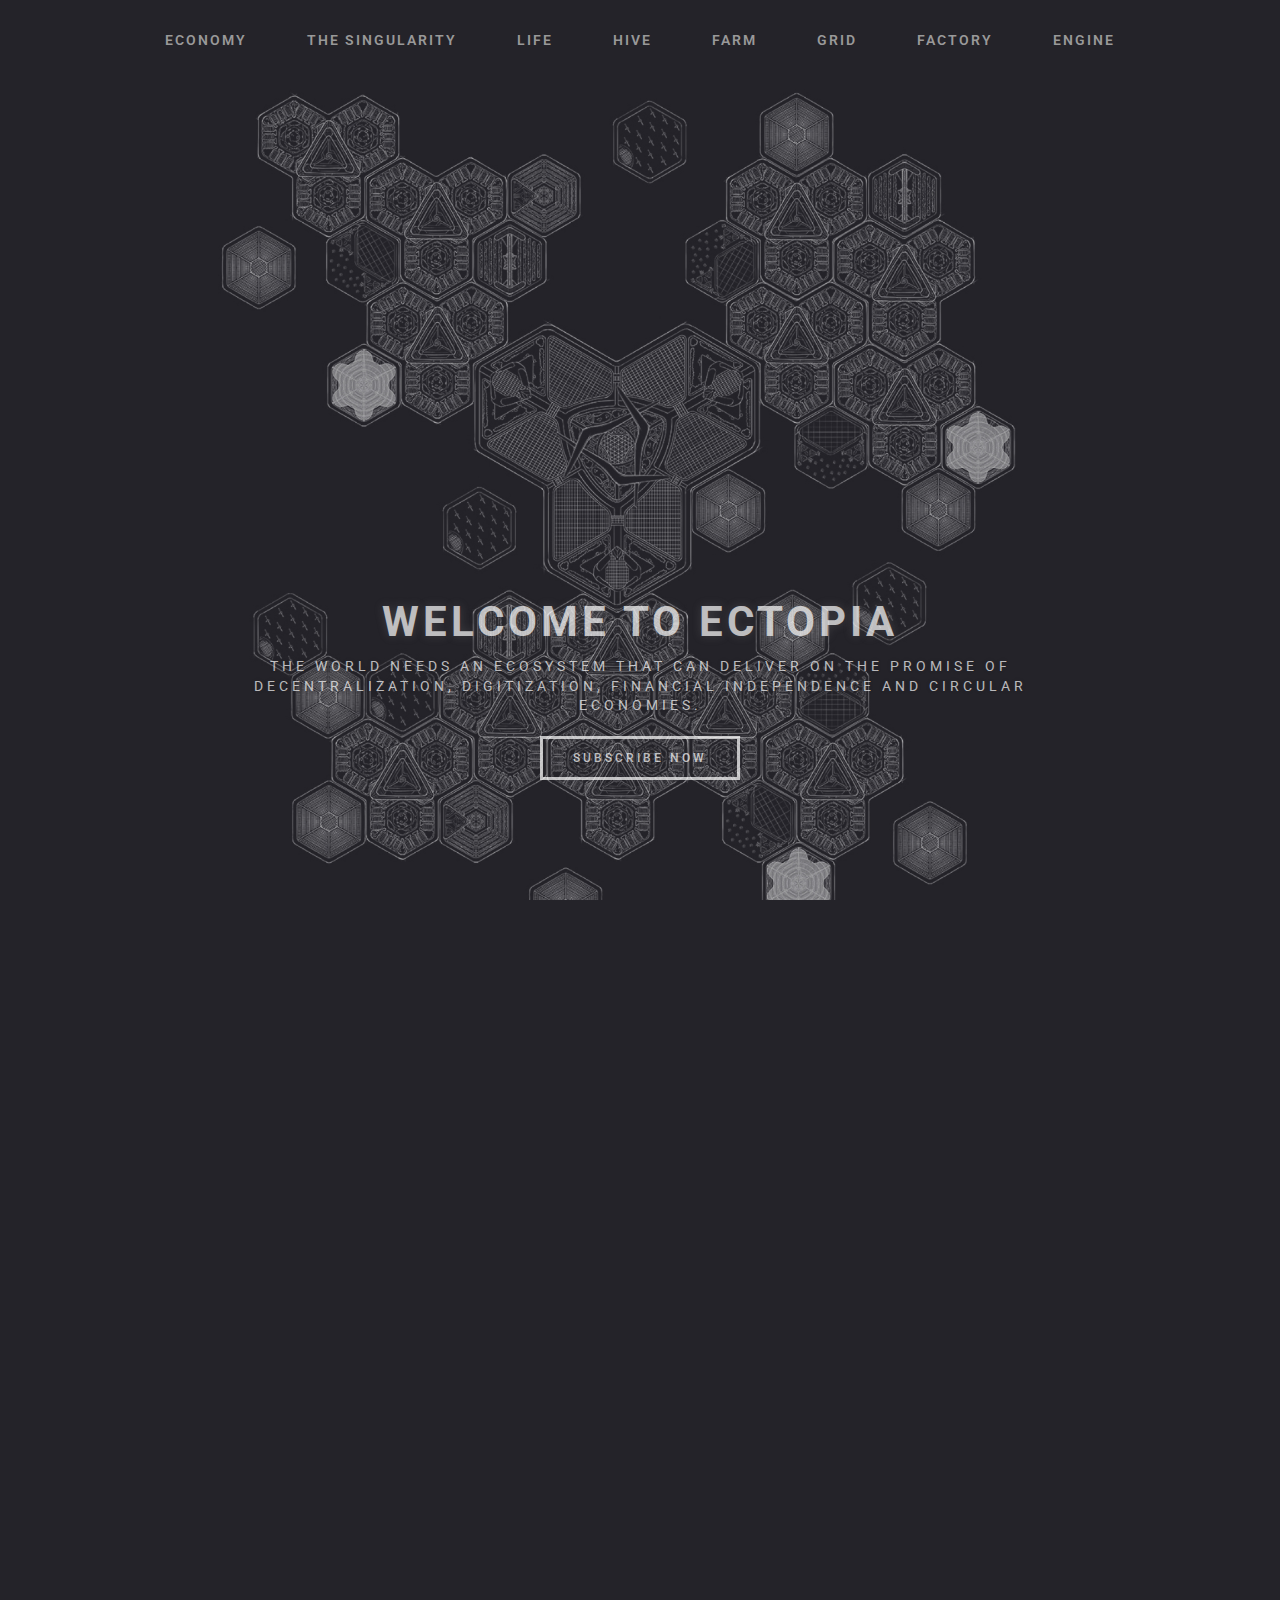
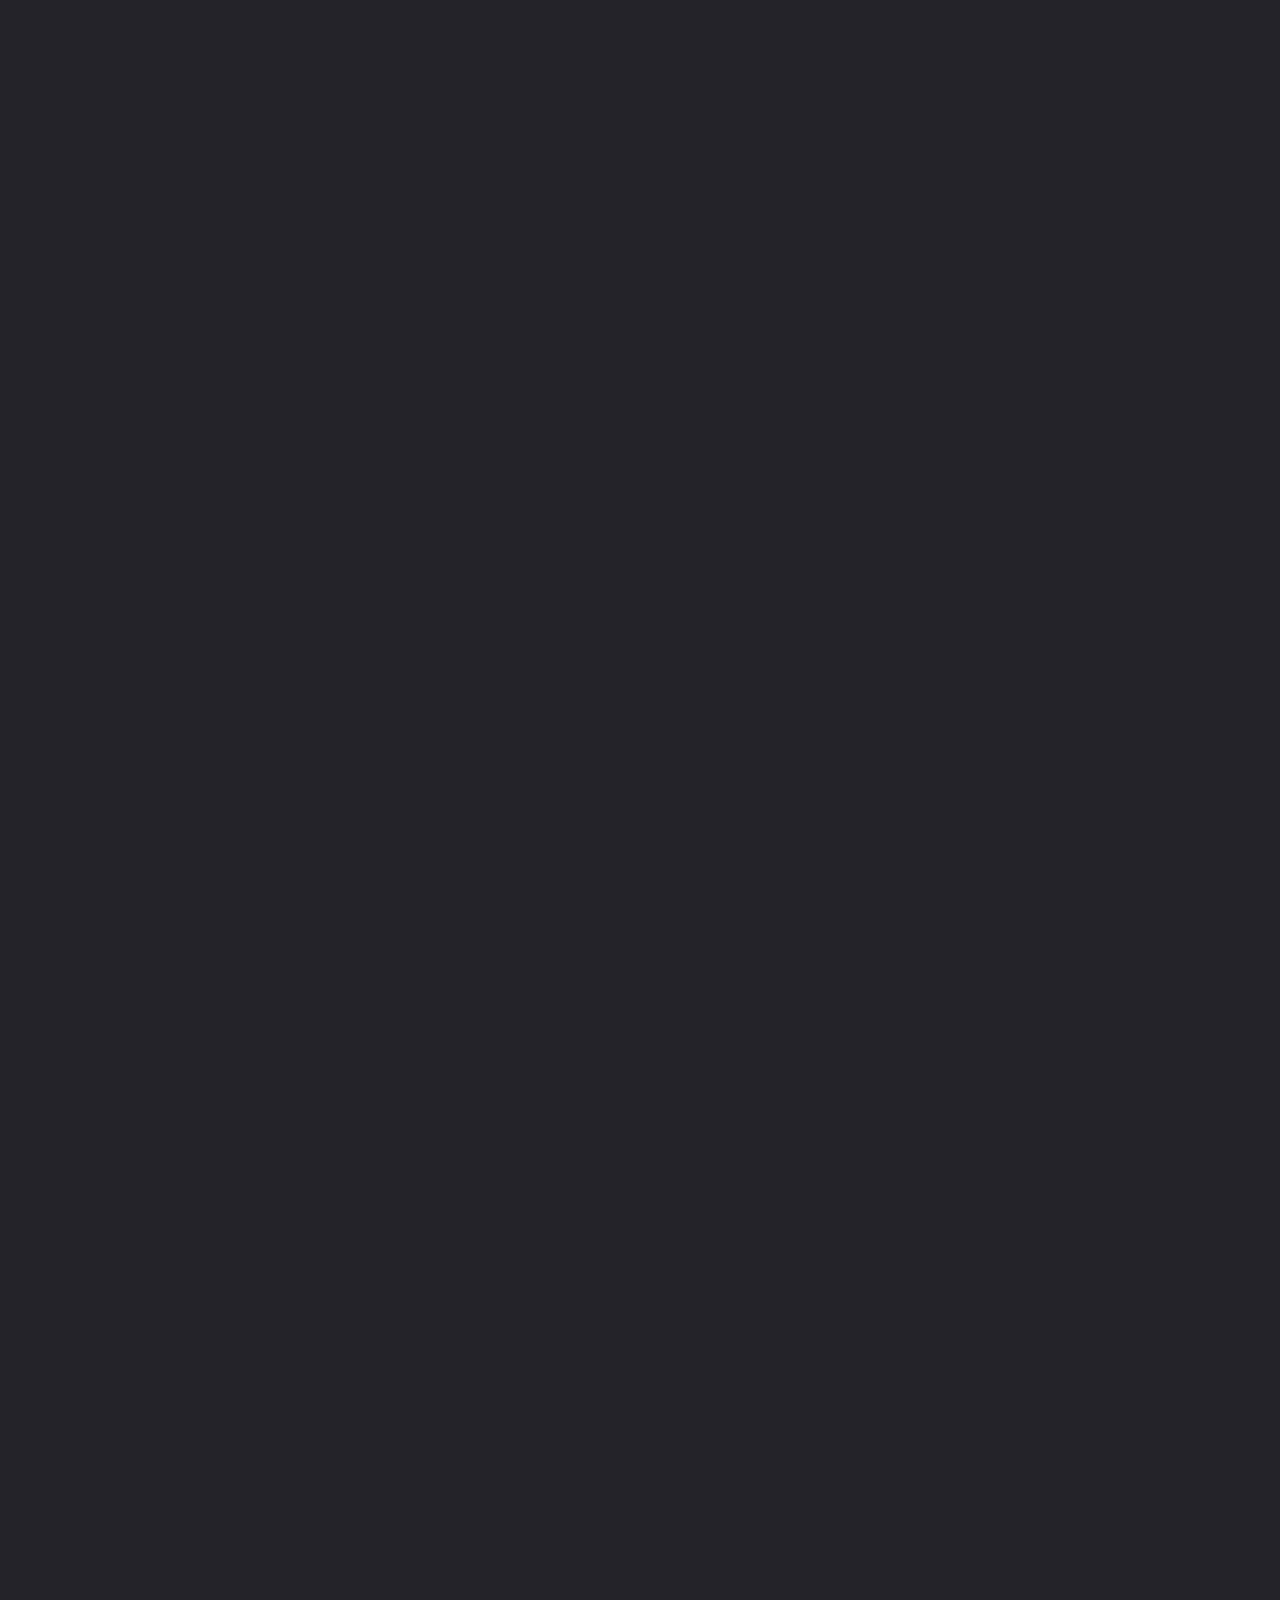
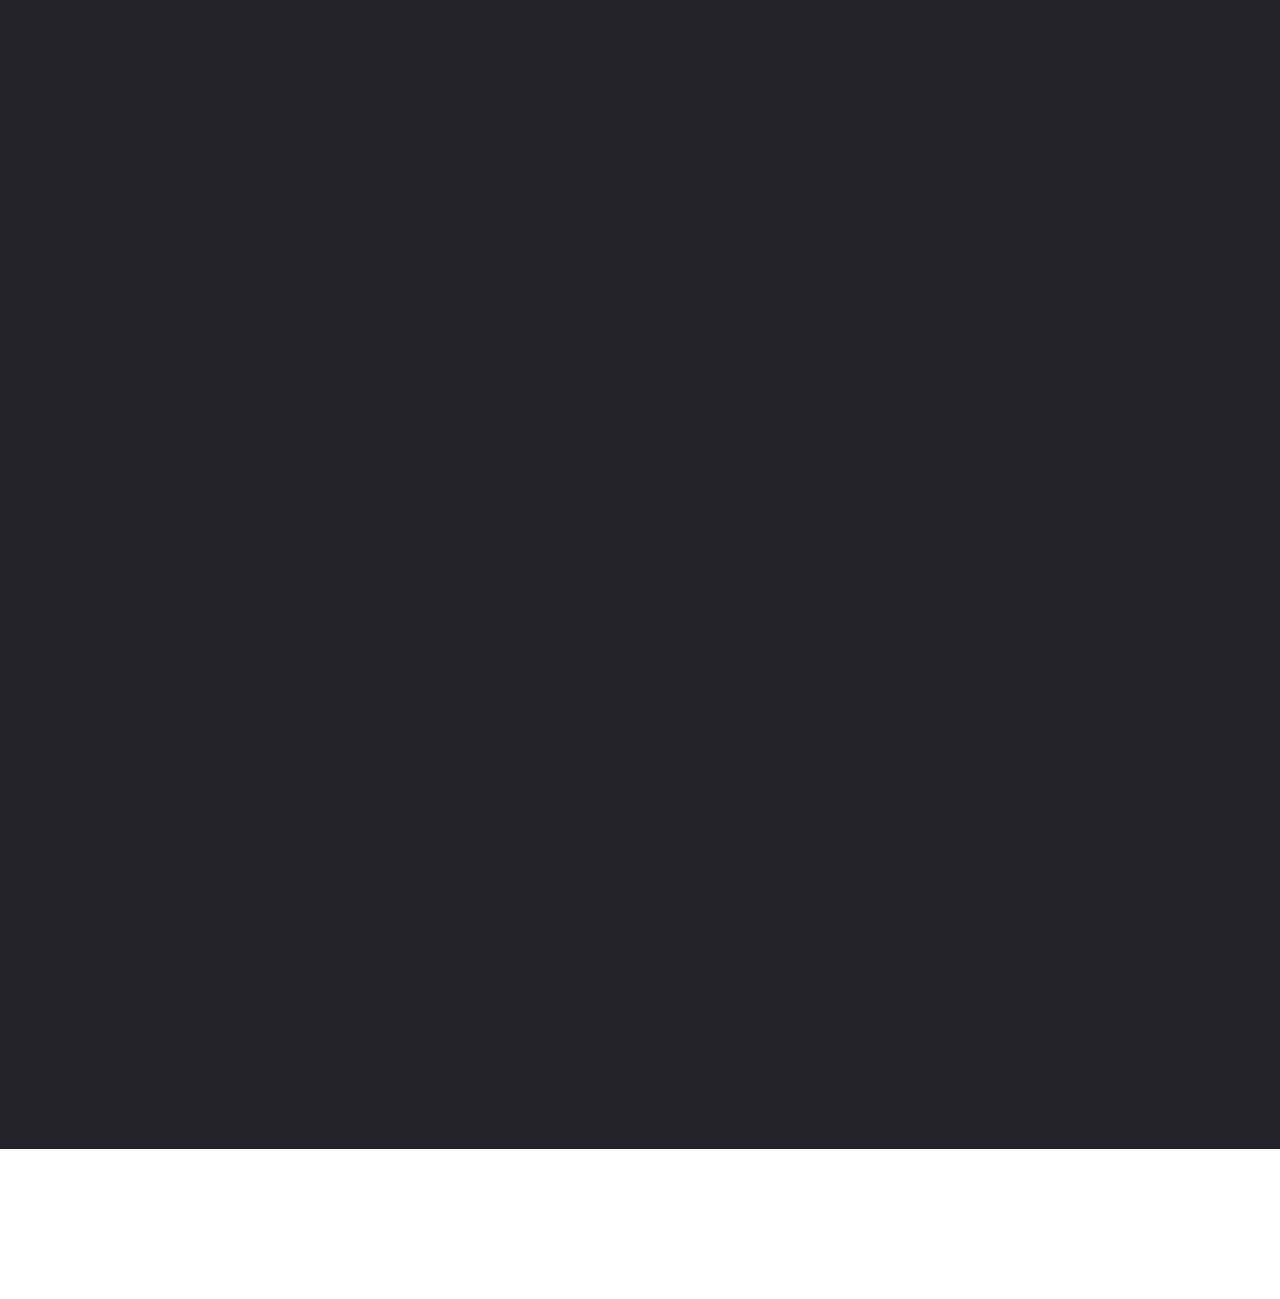
==== index.html @ ec87ece4 "Add files via upload" ====
<!DOCTYPE html>
<html>
    <head>
        <title>Title</title>
        <meta charset="utf-8">
        <meta name="viewport" content="width=device-width, initial-scale=1">
        <link href="https://fonts.googleapis.com/css?family=Roboto:300,400,500,700,900&display=swap" rel="stylesheet">
        <link rel="stylesheet" href="css/uikit.min.css" />
        <link rel="stylesheet" href="css/styles.css" />
        <script src="js/uikit.min.js"></script>
        <script src="js/uikit-icons.min.js"></script>
    </head>
    <body>

      <div>
        <div>
          <div uk-parallax="bgy: -300" class="uk-height-viewport uk-background-cover" style="background-image: url(img/bg.jpg);">
            <nav class="uk-navbar-container uk-navbar-transparent" uk-navbar>
                <div class="uk-navbar-center">
                  <ul class="uk-navbar-nav">
                      <li><a href="#">Economy</a></li>
                      <li><a href="#">The Singularity</a></li>
                      <li><a href="#">Life</a></li>
                      <li><a href="#">Hive</a></li>
                      <li><a href="#">Farm</a></li>
                      <li><a href="#">Grid</a></li>
                      <li><a href="#">Factory</a></li>
                      <li><a href="#">Engine</a></li>
                  </ul>
                </div>
            </nav>
            <div id="title" style="max-width: 65%; text-align: center;" class="uk-position-bottom-center">
              <h1 class="uk-light" style="margin-bottom: 10px;">WELCOME TO ECTOPIA</h1>
              <h4 class="uk-light" style="margin-bottom: 20px; margin-top: 0;">THE WORLD NEEDS AN ECOSYSTEM THAT CAN DELIVER ON THE PROMISE OF DECENTRALIZATION, DIGITIZATION, FINANCIAL INDEPENDENCE AND CIRCULAR ECONOMIES.</h4>
              <a style="margin-bottom: 120px; letter-spacing: 3px; border: 3px solid; font-weight: 500; font-size: 12px;" class="uk-light uk-button uk-button-default" href="">SUBSCRIBE NOW</a>
            </div>
          </div>

        </div>
        <div class="">
            <h2 style="color: rgba(255, 255, 255, .6); margin-top: 30px; width: 50%; margin-bottom: 100px;" class="uk-text-center uk-margin-auto uk-margin-auto-vertical" uk-parallax="opacity: 0,1; y: 200,0; viewport: 0.5" >ECTOPIA’S MISSION IS TO DESIGN SUSTAINABLE ECOSYSTEMS THAT EMPOWER PEOPLE THROUGH INNOVATION</h2>
        </div>
        <div uk-parallax="opacity: 0,1; y: 100,0; viewport: 0.5" class="fact-section uk-section uk-section-default" style="background: #1F1F23; width: 55%; margin: auto; margin-top: 80px; ">
          <div class="uk-container">
            <div class="uk-grid-match uk-child-width-1@m" uk-grid>
              <div>
                <h3 style="margin: 0;">By <span class="redded">2050</span>, over <span class="redded">570</span> low-lying coastal cities will face projected sea level rise by at least <span class="redded">0,5</span> meters. This puts over <span class="redded">800 million</span> people at risk.</h3>
              </div>
            </div>
          </div>
        </div>

        <div uk-parallax="opacity: 0,1; y: 100,0; viewport: 0.5" class="fact-section uk-section uk-section-default" style="background: #1F1F23; width: 55%; margin: auto; margin-top: 30px; ">
          <div class="uk-container">
            <div class="uk-grid-match uk-child-width-1@m" uk-grid>
              <div>
                <h3 style="margin: 0;">By <span class="redded">2030</span>, a projected <span class="redded">27%</span> of people worldwide will be concentrated in cities with at least <span class="redded">1 million</span> inhabitants.</h3>
              </div>
            </div>
          </div>
        </div>

        <div uk-parallax="opacity: 0,1; y: 100,0; viewport: 0.5" class="fact-section uk-section uk-section-default" style="background: #1F1F23; width: 55%; margin: auto; margin-top: 30px; ">
          <div class="uk-container">
            <div class="uk-grid-match uk-child-width-1@m" uk-grid>
              <div>
                <h3 style="margin: 0;"><span class="redded">58%</span> of the world’s population now relies on the web. <span class="redded">Five companies</span> control the majority of all data and primary channels of access that people rely on to engage with the internet. </h3>
              </div>
            </div>
          </div>
        </div>

        <div uk-parallax="opacity: 0,1; y: 100,0; viewport: 0.5" class="fact-section uk-section uk-section-default" style="background: #1F1F23; width: 55%; margin: auto; margin-top: 30px; ">
          <div class="uk-container">
            <div class="uk-grid-match uk-child-width-1@m" uk-grid>
                <div>
                  <h3 style="margin: 0;"><span class="redded">1.7 billion</span> adults remain unbanked, without an account at a financial institution. <span class="redded">1 billion</span> people lack proof of identity. Income inequality continues to be on the rise in many countries around the world. The richest <span class="redded">1%</span> hold a larger percentage of national income. </h3>
                </div>
            </div>
          </div>
        </div>

        <h1 uk-parallax="opacity: 0,1; y: 100,0; viewport: 0.5" style="margin: auto; margin-top: 80px; width: 70%; color: rgba(255, 255, 255, .5); text-transform: uppercase; font-size: 22px; line-height: 1.4;">The Eco Org is designing a prototype of an Ectopian ecosystem on a secluded island in the <span class="redded">Maldives</span> to tackle these challenges, working in partnership with the Maldivian government and the local community.</h1>

        <h1 uk-parallax="opacity: 0,1; y: 100,0; viewport: 0.5" style="margin: auto; margin-top: 20px; width: 70%; color: rgba(255, 255, 255, .5); text-transform: uppercase; font-size: 22px; line-height: 1.4;">The initiative, called <span class="redded">Ectopia: The Maldives Project</span>, aims to be a testing ground for piloting concepts by teams and researchers contributing to the open source blueprint that would become components of the Ectopia.</h1>

        <div uk-parallax="opacity: 0,1; y: 100,0; viewport: 0.5" style="width: 70%; margin: auto; margin-top: 80px;" >
          <img data-src="img/ect-head.jpg" alt="" uk-img>
        </div>

        <div style="width: 70%; margin: auto; margin-top: 60px;">
          <div class="fact-card uk-grid-match uk-child-width-expand@s uk-text-left" style="font-size: 14px; font-weight: 300;" uk-grid>
            <div uk-parallax="opacity: 0,1; y: 100,0; viewport: 0.5">
              <div class="uk-card uk-card-default uk-card-body" style="background: #1F1F23;">
                <h4 style="color: #F9B725; margin: 0; font-size: 14px; font-weight: 600; letter-spacing: 1px;">HIVE</h4>
                <h2 style="margin: 0; margin-top: 20px; letter-spacing: 1px; color: rgba(255, 255, 255, .8); font-weight: bold; font-size: 20px;">MODULAR</h2>
                <p>A modular framework designed to scale and seamlessly integrate with a self-sustainable infrastructure that can be built both in the ocean and on land.</p>
                <p>The infrastructures combines urban engineering with bio engineering techniques to achieve resilience.</p>
                <p>Neighborhoods are designed for accessibility, housing will use sustainable building materials and low-rise structures that allow natural light and airflow.</p>
              </div>
             </div>
             <div uk-parallax="opacity: 0,1; y: 150,0; viewport: 0.5">
               <div class="fact-card uk-card uk-card-default uk-card-body" style="background: #1F1F23;">
                 <h4 style="color: #9952A0; margin: 0; font-size: 14px; font-weight: 600; letter-spacing: 1px;">LIFE</h4>
                 <h2 style="margin: 0; margin-top: 20px; letter-spacing: 1px; color: rgba(255, 255, 255, .8); font-weight: bold; font-size: 20px;">SOCIO-ECONOMIC EQUALITY</h2>
                 <p>A new societal design that uses a skill based system. Designed around a reputation system, a flat social hierarchy that guarantees food, shelter and equality for all.</p>
                 <p>Shared spaces will foster human interaction and a sense of belonging for all.</p>
                 <p>Mixed Reality and Augmented Reality will be used to reimagine arts, recreation and entertainment to celebrate and preserve cultural and historical heritage.</p>
               </div>
            </div>
        </div>
      </div>

        <div uk-parallax="opacity: 0,1; y: 100,0; viewport: 0.5" style="width: 70%; margin: auto; margin-top: 80px;" >
          <img data-src="https://images.unsplash.com/photo-1545579833-02a4c62797f9?ixlib=rb-1.2.1&ixid=eyJhcHBfaWQiOjEyMDd9&auto=format&fit=crop&w=2850&q=80" alt="" uk-img>
        </div>
        <div style="width: 70%; margin: auto; margin-top: 60px;">
          <div class="fact-card uk-grid-match uk-child-width-expand@s uk-text-left" style="font-size: 14px; font-weight: 300;" uk-grid>
            <div uk-parallax="opacity: 0,1; y: 100,0; viewport: 0.5">
              <div class="uk-card uk-card-default uk-card-body" style="background: #1F1F23;">
                <h4 style="color: #367ABC; margin: 0; font-size: 14px; font-weight: 600; letter-spacing: 1px;">ECONOMY</h4>
                <h2 style="margin: 0; margin-top: 20px; letter-spacing: 1px; color: rgba(255, 255, 255, .8); font-weight: bold; font-size: 20px;">DECENTRALIZED</h2>
                <p>The ecosystems will be built around circular economic systems that use a digital currency called the Tocen. The currency will be backed by decentralized reserves.</p>
                <p>An independent not-for-profit organization called the Ectopia General Assembly will be designed to develop and promote the Ectopian vision.</p>
                <p>The governance model will include an advisory board, founders, partners, a board, state, cities and neighborhoods.</p>
              </div>
             </div>
             <div uk-parallax="opacity: 0,1; y: 150,0; viewport: 0.5">
               <div class="fact-card uk-card uk-card-default uk-card-body" style="background: #1F1F23;">
                 <h4 style="color: #BC3636; margin: 0; font-size: 14px; font-weight: 600; letter-spacing: 1px;">THE SINGULARITY</h4>
                 <h2 style="margin: 0; margin-top: 20px; letter-spacing: 1px; color: rgba(255, 255, 255, .8); font-weight: bold; font-size: 20px;">SECURE</h2>
                 <p>Ectopia’s digital infrastructure that provides connectivity throughout the ecosystem. </p>
                 <p>Singularity is built on a decentralized computing network that uses blockchain and a digital ecosystem that lets users be in control of their identities and data.</p>
                 <p>The system will provide users with access to a private internet-like network that has its own app ecosystem.</p>
               </div>
              </div>
            </div>
          </div>

        <div uk-parallax="opacity: 0,1; y: 100,0; viewport: 0.5" style="width: 70%; margin: auto; margin-top: 80px;" >
          <img data-src="https://images.unsplash.com/photo-1545579833-02a4c62797f9?ixlib=rb-1.2.1&ixid=eyJhcHBfaWQiOjEyMDd9&auto=format&fit=crop&w=2850&q=80" alt="" uk-img>
        </div>

        <div style="width: 70%; margin: auto; margin-top: 60px;">
          <div class="fact-card uk-grid-match uk-child-width-expand@s uk-text-left" style="font-size: 14px; font-weight: 300;" uk-grid>
            <div uk-parallax="opacity: 0,1; y: 100,0; viewport: 0.5">
              <div class="uk-card uk-card-default uk-card-body" style="background: #1F1F23;">
                <h4 style="color: #3FA9DF; margin: 0; font-size: 14px; font-weight: 600; letter-spacing: 1px;">GRID</h4>
                <h2 style="margin: 0; margin-top: 20px; letter-spacing: 1px; color: rgba(255, 255, 255, .8); font-weight: bold; font-size: 20px;">RENEWABLE ENERGY</h2>
                <p>The ecosystem will be powered by clean and renewable energy.</p>
                <p>Energy is generated within the ecosystem through solar, wind, wave energy generation.</p>
                <p>Energy production to distribution and delivery is streamlined by The Singularity.</p>
              </div>
             </div>
             <div uk-parallax="opacity: 0,1; y: 150,0; viewport: 0.5">
               <div class="fact-card uk-card uk-card-default uk-card-body" style="background: #1F1F23;">
                 <h4 style="color: #4CA847; margin: 0; font-size: 14px; font-weight: 600; letter-spacing: 1px;">FARM</h4>
                 <h2 style="margin: 0; margin-top: 20px; letter-spacing: 1px; color: rgba(255, 255, 255, .8); font-weight: bold; font-size: 20px;">SUSTAINABLE</h2>
                 <p>The ecosystem uses urban farms that are computerized and automated using AI. </p>
                 <p>A combination of Hydroponic, Aeroponic and Aquaponic technologies will be used to enable year-round harvest in controlled agricultural environments. </p>
               </div>
            </div>
        </div>
      </div>

      <div uk-parallax="opacity: 0,1; y: 100,0; viewport: 0.5" style="width: 70%; margin: auto; margin-top: 80px;" >
        <img data-src="https://images.unsplash.com/photo-1545579833-02a4c62797f9?ixlib=rb-1.2.1&ixid=eyJhcHBfaWQiOjEyMDd9&auto=format&fit=crop&w=2850&q=80" alt="" uk-img>
      </div>

      <div style="width: 70%; margin: auto; margin-top: 60px;">
        <div class="fact-card uk-grid-match uk-child-width-expand@s uk-text-left" style="font-size: 14px; font-weight: 300;" uk-grid>
          <div uk-parallax="opacity: 0,1; y: 100,0; viewport: 0.5">
            <div class="uk-card uk-card-default uk-card-body" style="background: #1F1F23;">
              <h4 style="color: #367ABC; margin: 0; font-size: 14px; font-weight: 600; letter-spacing: 1px;">ECONOMY</h4>
              <h2 style="margin: 0; margin-top: 20px; letter-spacing: 1px; color: rgba(255, 255, 255, .8); font-weight: bold; font-size: 20px;">DECENTRALIZED</h2>
              <p>The ecosystems will be built around circular economic systems that use a digital currency called the Tocen. The currency will be backed by decentralized reserves.</p>
              <p>An independent not-for-profit organization called the Ectopia General Assembly will be designed to develop and promote the Ectopian vision.</p>
              <p>The governance model will include an advisory board, founders, partners, a board, state, cities and neighborhoods.</p>
            </div>
           </div>
           <div uk-parallax="opacity: 0,1; y: 150,0; viewport: 0.5">
             <div class="fact-card uk-card uk-card-default uk-card-body" style="background: #1F1F23;">
               <h4 style="color: #BC3636; margin: 0; font-size: 14px; font-weight: 600; letter-spacing: 1px;">THE SINGULARITY</h4>
               <h2 style="margin: 0; margin-top: 20px; letter-spacing: 1px; color: rgba(255, 255, 255, .8); font-weight: bold; font-size: 20px;">SECURE</h2>
               <p>The Singularity is Ectopia’s backbone.</p>
               <p>The system is built on a decentralized computing network and a digital ecosystem that lets users be in control of their identities and data.</p>
               <p>The Singularity is designed from the ground up to address key challenges we are facing today in the digital world and build on the learnings from the open source community and academic research.</p>
             </div>
          </div>
      </div>
    </div>
    </body>
</html>
---- css/styles.css ----
body {
  background: #242329;
  font-family: 'Roboto', sans-serif;
}

.uk-navbar-nav>li>a {
  font-weight: 600;
  letter-spacing: 2px;
}

.uk-navbar-item, .uk-navbar-nav>li>a, .uk-navbar-toggle {
  padding: 0 30px;
}

#title h1 {
  font-weight: bold;
  letter-spacing: 4px;
  margin-bottom: 30px;
  text-shadow: 0px 0px 10px rgba(150, 150, 150, .25);
}

#title h4 {
  font-size: 14px;
  letter-spacing: 4px;
  text-shadow: 0px 0px 5px rgba(0, 0, 0, .1);
}

.fact-section.uk-section {
  padding-top: 40px;
  padding-bottom: 40px;
}

.fact-section h3, .fact-section h4 {
  color: rgba(255, 255, 255, .7);
}

.fact-section h4 {
  font-size: 20px;
  font-weight: 200;
}

.fact-section h3 {
  opacity: .8;
  font-size: 18px;
  letter-spacing: 1px;
  font-weight: 300;
  line-height: 1.5;
  text-transform: uppercase;
}

.redded {
  color: #BC3636;
}

.fact-card p {
  color: rgba(255,255,255,.7)!important;
}
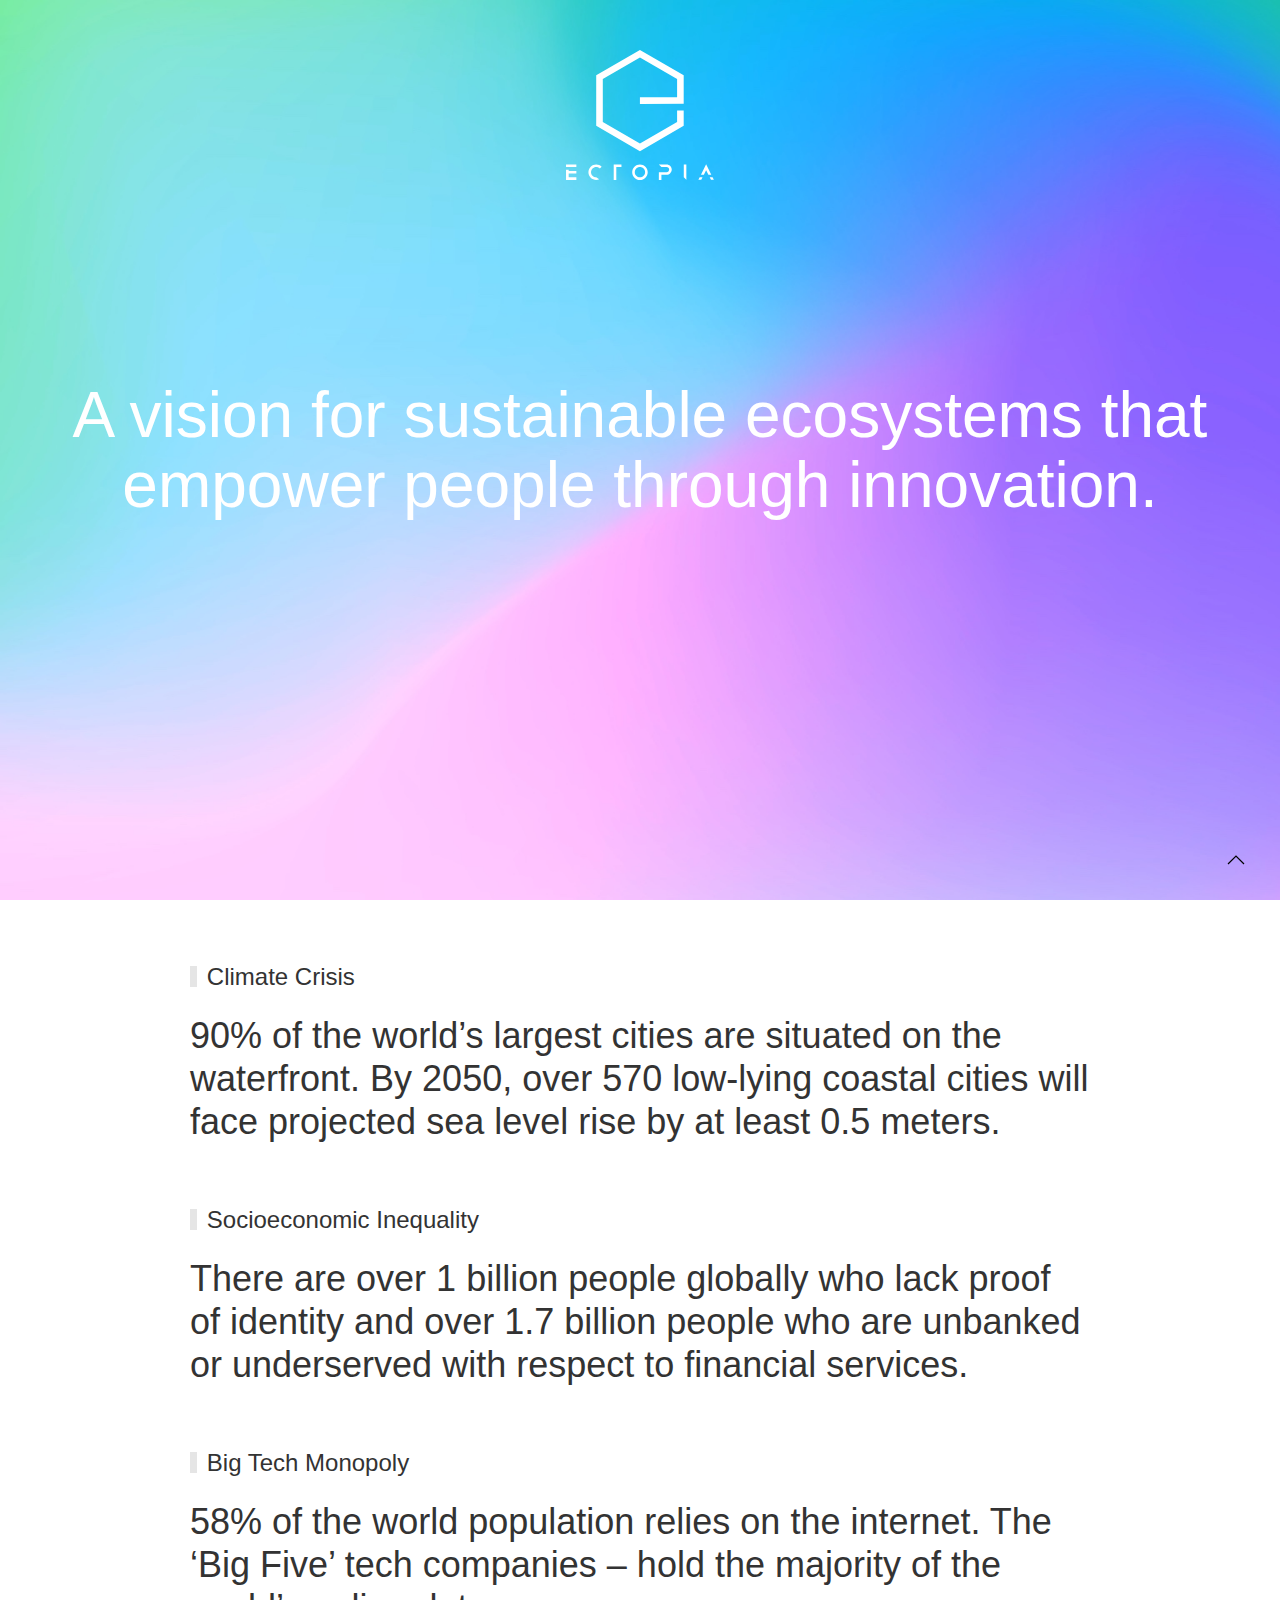
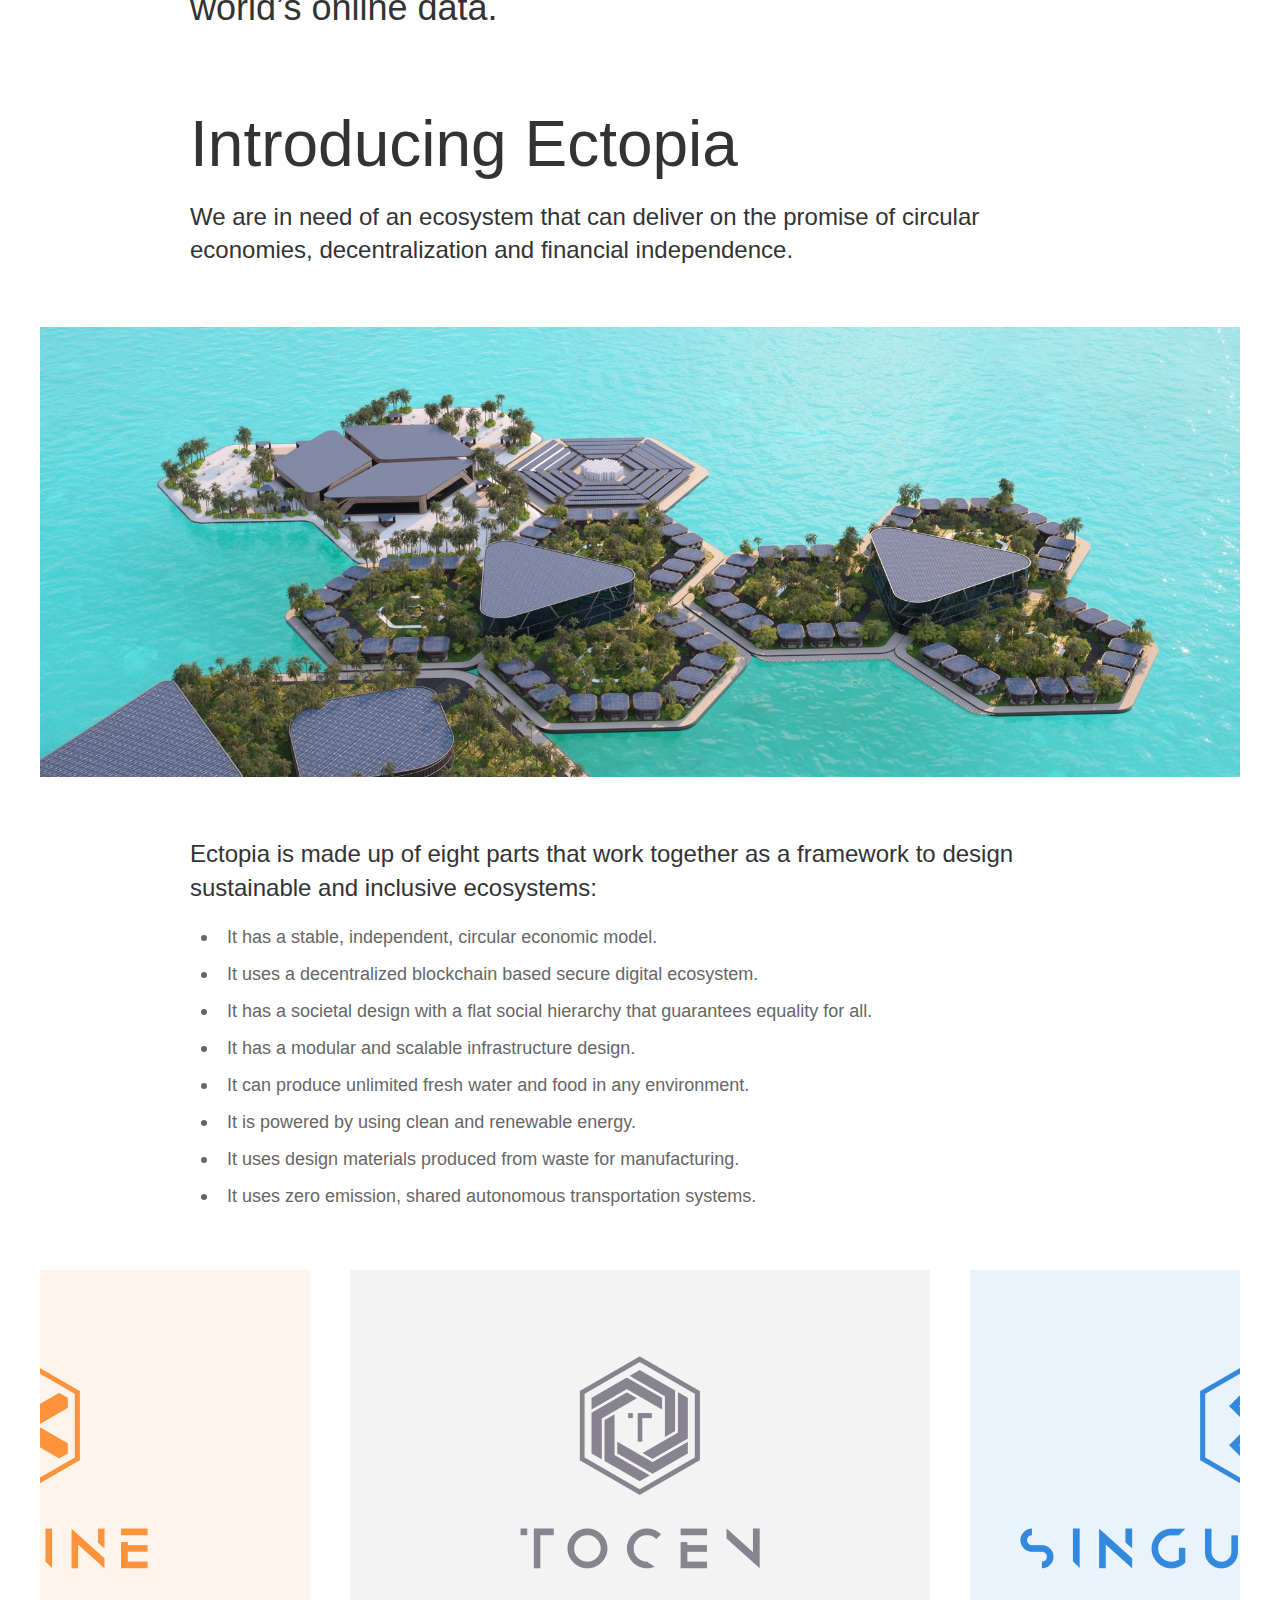
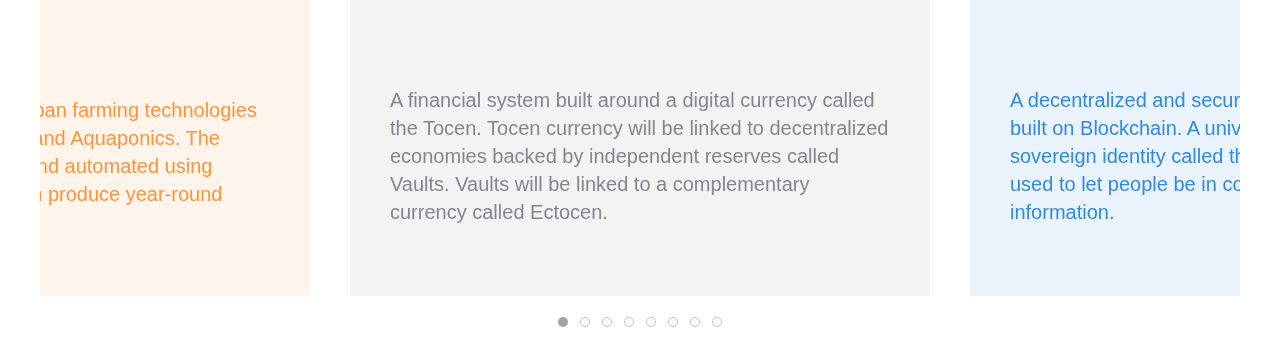
==== commit c91beb1e: "Add files via upload" ====
--- a/index.html
+++ b/index.html
@@ -4,189 +4,156 @@
         <title>Title</title>
         <meta charset="utf-8">
         <meta name="viewport" content="width=device-width, initial-scale=1">
-        <link href="https://fonts.googleapis.com/css?family=Roboto:300,400,500,700,900&display=swap" rel="stylesheet">
         <link rel="stylesheet" href="css/uikit.min.css" />
-        <link rel="stylesheet" href="css/styles.css" />
         <script src="js/uikit.min.js"></script>
         <script src="js/uikit-icons.min.js"></script>
     </head>
     <body>
-
+      <a style="position: fixed; bottom: 30px; right: 30px; z-index: 1000; color: black;" href="#" uk-totop uk-scroll></a>
       <div>
-        <div>
-          <div uk-parallax="bgy: -300" class="uk-height-viewport uk-background-cover" style="background-image: url(img/bg.jpg);">
-            <nav class="uk-navbar-container uk-navbar-transparent" uk-navbar>
-                <div class="uk-navbar-center">
-                  <ul class="uk-navbar-nav">
-                      <li><a href="#">Economy</a></li>
-                      <li><a href="#">The Singularity</a></li>
-                      <li><a href="#">Life</a></li>
-                      <li><a href="#">Hive</a></li>
-                      <li><a href="#">Farm</a></li>
-                      <li><a href="#">Grid</a></li>
-                      <li><a href="#">Factory</a></li>
-                      <li><a href="#">Engine</a></li>
-                  </ul>
-                </div>
-            </nav>
-            <div id="title" style="max-width: 65%; text-align: center;" class="uk-position-bottom-center">
-              <h1 class="uk-light" style="margin-bottom: 10px;">WELCOME TO ECTOPIA</h1>
-              <h4 class="uk-light" style="margin-bottom: 20px; margin-top: 0;">THE WORLD NEEDS AN ECOSYSTEM THAT CAN DELIVER ON THE PROMISE OF DECENTRALIZATION, DIGITIZATION, FINANCIAL INDEPENDENCE AND CIRCULAR ECONOMIES.</h4>
-              <a style="margin-bottom: 120px; letter-spacing: 3px; border: 3px solid; font-weight: 500; font-size: 12px;" class="uk-light uk-button uk-button-default" href="">SUBSCRIBE NOW</a>
-            </div>
+        <div class="uk-background-cover uk-height-viewport uk-flex uk-flex-middle uk-flex-center" style="background-image: url(img/cover.jpg);">
+          <div style="position: absolute; top: 50px;">
+            <img style="height: 130px;" src="img/logo.svg">
           </div>
-
-        </div>
-        <div class="">
-            <h2 style="color: rgba(255, 255, 255, .6); margin-top: 30px; width: 50%; margin-bottom: 100px;" class="uk-text-center uk-margin-auto uk-margin-auto-vertical" uk-parallax="opacity: 0,1; y: 200,0; viewport: 0.5" >ECTOPIA’S MISSION IS TO DESIGN SUSTAINABLE ECOSYSTEMS THAT EMPOWER PEOPLE THROUGH INNOVATION</h2>
-        </div>
-        <div uk-parallax="opacity: 0,1; y: 100,0; viewport: 0.5" class="fact-section uk-section uk-section-default" style="background: #1F1F23; width: 55%; margin: auto; margin-top: 80px; ">
-          <div class="uk-container">
-            <div class="uk-grid-match uk-child-width-1@m" uk-grid>
-              <div>
-                <h3 style="margin: 0;">By <span class="redded">2050</span>, over <span class="redded">570</span> low-lying coastal cities will face projected sea level rise by at least <span class="redded">0,5</span> meters. This puts over <span class="redded">800 million</span> people at risk.</h3>
-              </div>
-            </div>
+          <div class="uk-container uk-container-medium">
+            <h1 style="color: white; text-align: center;" class="uk-heading-medium">A vision for sustainable ecosystems that empower people through innovation.</h1>
           </div>
         </div>
 
-        <div uk-parallax="opacity: 0,1; y: 100,0; viewport: 0.5" class="fact-section uk-section uk-section-default" style="background: #1F1F23; width: 55%; margin: auto; margin-top: 30px; ">
-          <div class="uk-container">
-            <div class="uk-grid-match uk-child-width-1@m" uk-grid>
-              <div>
-                <h3 style="margin: 0;">By <span class="redded">2030</span>, a projected <span class="redded">27%</span> of people worldwide will be concentrated in cities with at least <span class="redded">1 million</span> inhabitants.</h3>
-              </div>
-            </div>
-          </div>
+        <div class="uk-container uk-container-small">
+          <h4 class="uk-heading-bullet" style="font-size: 24px; margin-top: 60px;">Climate Crisis</h4>
+          <h1 class="uk-heading-small" style="font-size: 36px; margin-top: 10px;">90% of the world’s largest cities are situated on the waterfront. By 2050, over 570 low-lying coastal cities will face projected sea level rise by at least 0.5 meters.</h1>
         </div>
 
-        <div uk-parallax="opacity: 0,1; y: 100,0; viewport: 0.5" class="fact-section uk-section uk-section-default" style="background: #1F1F23; width: 55%; margin: auto; margin-top: 30px; ">
-          <div class="uk-container">
-            <div class="uk-grid-match uk-child-width-1@m" uk-grid>
-              <div>
-                <h3 style="margin: 0;"><span class="redded">58%</span> of the world’s population now relies on the web. <span class="redded">Five companies</span> control the majority of all data and primary channels of access that people rely on to engage with the internet. </h3>
-              </div>
-            </div>
-          </div>
+        <div class="uk-container uk-container-small">
+          <h4 class="uk-heading-bullet" style="font-size: 24px; margin-top: 60px;">Socioeconomic Inequality</h4>
+          <h1 class="uk-heading-small" style="font-size: 36px; margin-top: 10px;">There are over 1 billion people globally who lack proof of identity and over 1.7 billion people who are unbanked or underserved with respect to financial services.</h1>
         </div>
 
-        <div uk-parallax="opacity: 0,1; y: 100,0; viewport: 0.5" class="fact-section uk-section uk-section-default" style="background: #1F1F23; width: 55%; margin: auto; margin-top: 30px; ">
-          <div class="uk-container">
-            <div class="uk-grid-match uk-child-width-1@m" uk-grid>
-                <div>
-                  <h3 style="margin: 0;"><span class="redded">1.7 billion</span> adults remain unbanked, without an account at a financial institution. <span class="redded">1 billion</span> people lack proof of identity. Income inequality continues to be on the rise in many countries around the world. The richest <span class="redded">1%</span> hold a larger percentage of national income. </h3>
-                </div>
-            </div>
-          </div>
+        <div class="uk-container uk-container-small">
+          <h4 class="uk-heading-bullet" style="font-size: 24px; margin-top: 60px;">Big Tech Monopoly</h4>
+          <h1 class="uk-heading-small" style="font-size: 36px; margin-top: 10px;">58% of the world population relies on the internet. The ‘Big Five’ tech companies – hold the majority of the world’s online data.</h1>
         </div>
 
-        <h1 uk-parallax="opacity: 0,1; y: 100,0; viewport: 0.5" style="margin: auto; margin-top: 80px; width: 70%; color: rgba(255, 255, 255, .5); text-transform: uppercase; font-size: 22px; line-height: 1.4;">The Eco Org is designing a prototype of an Ectopian ecosystem on a secluded island in the <span class="redded">Maldives</span> to tackle these challenges, working in partnership with the Maldivian government and the local community.</h1>
-
-        <h1 uk-parallax="opacity: 0,1; y: 100,0; viewport: 0.5" style="margin: auto; margin-top: 20px; width: 70%; color: rgba(255, 255, 255, .5); text-transform: uppercase; font-size: 22px; line-height: 1.4;">The initiative, called <span class="redded">Ectopia: The Maldives Project</span>, aims to be a testing ground for piloting concepts by teams and researchers contributing to the open source blueprint that would become components of the Ectopia.</h1>
-
-        <div uk-parallax="opacity: 0,1; y: 100,0; viewport: 0.5" style="width: 70%; margin: auto; margin-top: 80px;" >
-          <img data-src="img/ect-head.jpg" alt="" uk-img>
+        <div style="margin-top: 80px;" class="uk-container uk-container-small">
+          <h1 class="uk-heading-medium">Introducing Ectopia</h1>
+          <h3 style="margin-top: 0px;">We are in need of an ecosystem that can deliver on the promise of circular economies, decentralization and financial independence.</h3>
         </div>
 
-        <div style="width: 70%; margin: auto; margin-top: 60px;">
-          <div class="fact-card uk-grid-match uk-child-width-expand@s uk-text-left" style="font-size: 14px; font-weight: 300;" uk-grid>
-            <div uk-parallax="opacity: 0,1; y: 100,0; viewport: 0.5">
-              <div class="uk-card uk-card-default uk-card-body" style="background: #1F1F23;">
-                <h4 style="color: #F9B725; margin: 0; font-size: 14px; font-weight: 600; letter-spacing: 1px;">HIVE</h4>
-                <h2 style="margin: 0; margin-top: 20px; letter-spacing: 1px; color: rgba(255, 255, 255, .8); font-weight: bold; font-size: 20px;">MODULAR</h2>
-                <p>A modular framework designed to scale and seamlessly integrate with a self-sustainable infrastructure that can be built both in the ocean and on land.</p>
-                <p>The infrastructures combines urban engineering with bio engineering techniques to achieve resilience.</p>
-                <p>Neighborhoods are designed for accessibility, housing will use sustainable building materials and low-rise structures that allow natural light and airflow.</p>
-              </div>
-             </div>
-             <div uk-parallax="opacity: 0,1; y: 150,0; viewport: 0.5">
-               <div class="fact-card uk-card uk-card-default uk-card-body" style="background: #1F1F23;">
-                 <h4 style="color: #9952A0; margin: 0; font-size: 14px; font-weight: 600; letter-spacing: 1px;">LIFE</h4>
-                 <h2 style="margin: 0; margin-top: 20px; letter-spacing: 1px; color: rgba(255, 255, 255, .8); font-weight: bold; font-size: 20px;">SOCIO-ECONOMIC EQUALITY</h2>
-                 <p>A new societal design that uses a skill based system. Designed around a reputation system, a flat social hierarchy that guarantees food, shelter and equality for all.</p>
-                 <p>Shared spaces will foster human interaction and a sense of belonging for all.</p>
-                 <p>Mixed Reality and Augmented Reality will be used to reimagine arts, recreation and entertainment to celebrate and preserve cultural and historical heritage.</p>
-               </div>
-            </div>
+        <div style="margin-top: 60px; margin-bottom: 60px;" class="uk-container uk-container-medium">
+          <div class="uk-background-cover uk-height-large" style="background-image: url(img/bg.jpg);">
+        </div>
+
+        <div style="margin-top: 60px;" class="uk-container uk-container-small">
+          <h3 style="margin-top: 0px;">Ectopia is made up of eight parts that work together as a framework to design sustainable and inclusive ecosystems:</h3>
+          <ul style="font-size: 18px;" class="uk-list uk-list-bullet">
+            <li>It has a stable, independent, circular economic model.</li>
+            <li>It uses a decentralized blockchain based secure digital ecosystem.</li>
+            <li>It has a societal design with a flat social hierarchy that guarantees equality for all.</li>
+            <li>It has a modular and scalable infrastructure design.</li>
+            <li>It can produce unlimited fresh water and food in any environment.</li>
+            <li>It is powered by using clean and renewable energy.</li>
+            <li>It uses design materials produced from waste for manufacturing.</li>
+            <li>It uses zero emission, shared autonomous transportation systems.</li>
+          </ul>
         </div>
       </div>
+      <div class="uk-container uk-container-large">
+        <div uk-slider="center: true">
+          <div class="uk-position-relative uk-visible-toggle uk-light" tabindex="1">
 
-        <div uk-parallax="opacity: 0,1; y: 100,0; viewport: 0.5" style="width: 70%; margin: auto; margin-top: 80px;" >
-          <img data-src="https://images.unsplash.com/photo-1545579833-02a4c62797f9?ixlib=rb-1.2.1&ixid=eyJhcHBfaWQiOjEyMDd9&auto=format&fit=crop&w=2850&q=80" alt="" uk-img>
-        </div>
-        <div style="width: 70%; margin: auto; margin-top: 60px;">
-          <div class="fact-card uk-grid-match uk-child-width-expand@s uk-text-left" style="font-size: 14px; font-weight: 300;" uk-grid>
-            <div uk-parallax="opacity: 0,1; y: 100,0; viewport: 0.5">
-              <div class="uk-card uk-card-default uk-card-body" style="background: #1F1F23;">
-                <h4 style="color: #367ABC; margin: 0; font-size: 14px; font-weight: 600; letter-spacing: 1px;">ECONOMY</h4>
-                <h2 style="margin: 0; margin-top: 20px; letter-spacing: 1px; color: rgba(255, 255, 255, .8); font-weight: bold; font-size: 20px;">DECENTRALIZED</h2>
-                <p>The ecosystems will be built around circular economic systems that use a digital currency called the Tocen. The currency will be backed by decentralized reserves.</p>
-                <p>An independent not-for-profit organization called the Ectopia General Assembly will be designed to develop and promote the Ectopian vision.</p>
-                <p>The governance model will include an advisory board, founders, partners, a board, state, cities and neighborhoods.</p>
-              </div>
-             </div>
-             <div uk-parallax="opacity: 0,1; y: 150,0; viewport: 0.5">
-               <div class="fact-card uk-card uk-card-default uk-card-body" style="background: #1F1F23;">
-                 <h4 style="color: #BC3636; margin: 0; font-size: 14px; font-weight: 600; letter-spacing: 1px;">THE SINGULARITY</h4>
-                 <h2 style="margin: 0; margin-top: 20px; letter-spacing: 1px; color: rgba(255, 255, 255, .8); font-weight: bold; font-size: 20px;">SECURE</h2>
-                 <p>Ectopia’s digital infrastructure that provides connectivity throughout the ecosystem. </p>
-                 <p>Singularity is built on a decentralized computing network that uses blockchain and a digital ecosystem that lets users be in control of their identities and data.</p>
-                 <p>The system will provide users with access to a private internet-like network that has its own app ecosystem.</p>
-               </div>
-              </div>
-            </div>
+              <ul class="uk-slider-items uk-child-width-1-2@s uk-grid uk-grid-match">
+                  <li>
+                    <div class="uk-card uk-card-default" style="box-shadow: none; background: #F3F3F4;">
+                      <div class="uk-card-media-top">
+                        <img src="img/tocen.png" alt="">
+                      </div>
+                      <div class="uk-card-body" style="padding: 30px 40px; padding-bottom: 60px; font-size: 15px;">
+                        <h4 style="color: #88848F;">A financial system built around a digital currency called the Tocen. Tocen currency will be linked to decentralized economies backed by independent reserves called Vaults. Vaults will be linked to a complementary currency called Ectocen.</h4>
+                      </div>
+                    </div>
+                  </li>
+                  <li>
+                    <div class="uk-card uk-card-default" style="box-shadow: none; background: #EAF3FB; color: #3289DE;">
+                      <div class="uk-card-media-top">
+                        <img src="img/singularity.png" alt="">
+                      </div>
+                      <div class="uk-card-body" style=" padding: 30px 40px; padding-bottom: 60px; font-size: 15px;">
+                        <h4 style="color: #3289DE;">A decentralized and secure digital ecosystem that is built on Blockchain. A universally accessible, self-sovereign identity called the Singular Identity will be used to let people be in control of their identities and information.</h4>
+                      </div>
+                    </div>
+                  </li>
+                  <li>
+                    <div class="uk-card uk-card-default" style="box-shadow: none; background: #E8F9FC; color: white;">
+                      <div class="uk-card-media-top">
+                          <img src="img/life.png" alt="">
+                      </div>
+                      <div class="uk-card-body" style=" padding: 30px 40px; padding-bottom: 60px; font-size: 15px;">
+                        <h4 style="color: #22C9E8;">A new kind of society designed around a reputation system that uses a flat social hierarchy that guarantees food, shelter and equality for all. Innovative models will be used for healthcare, education and to preserve cultural heritage.</h4>
+                      </div>
+                    </div>
+                  </li>
+                  <li>
+                    <div class="uk-card uk-card-default" style="box-shadow: none; background: #FFF9EE; color: white;">
+                      <div class="uk-card-media-top">
+                          <img src="img/hive.png" alt="">
+                      </div>
+                      <div class="uk-card-body" style=" padding: 30px 40px; padding-bottom: 60px; font-size: 15px;">
+                        <h4 style="color: #FFC35E;">A lego-like modular design framework that can be used to design infrastructures for communities, cities and states. The framework will use sustainable building materials and can be built on both land and water.</h4>
+                      </div>
+                    </div>
+                  </li>
+                  <li>
+                    <div class="uk-card uk-card-default" style="box-shadow: none; background: #FCEEEE; color: white;">
+                      <div class="uk-card-media-top">
+                          <img src="img/grid.png" alt="">
+                      </div>
+                      <div class="uk-card-body" style=" padding: 30px 40px; padding-bottom: 60px; font-size: 15px;">
+                        <h4 style="color: #E75757;">A decentralized system that uses microgrids to produce energy from renewable resources like sunlight, wind, tides and waves. The network will use an open design to help share and track the global carbon footprint.</h4>
+                      </div>
+                    </div>
+                  </li>
+                  <li>
+                    <div class="uk-card uk-card-default" style="box-shadow: none; background: #ECF9EE; color: white;">
+                      <div class="uk-card-media-top">
+                          <img src="img/farm.png" alt="">
+                      </div>
+                      <div class="uk-card-body" style=" padding: 30px 40px; padding-bottom: 60px; font-size: 15px;">
+                        <h4 style="color: #4AC559;">A farming system that uses urban farming technologies like Hydroponics, Aeroponics and Aquaponics. The system will be computerized and automated using Artificial Intelligence. Farm can produce year-round harvest.</h4>
+                      </div>
+                    </div>
+                  </li>
+                  <li>
+                    <div class="uk-card uk-card-default" style="box-shadow: none; background: #F8EEFF; color: white;">
+                      <div class="uk-card-media-top">
+                          <img src="img/factory.png" alt="">
+                      </div>
+                      <div class="uk-card-body" style=" 30px 40px; padding-bottom: 60px; font-size: 15px;">
+                        <h4 style="color: #BF55FF;">A sustainable manufacturing engineering framework that relies on zero waste systems. </h4>
+                      </div>
+                    </div>
+                  </li>
+                  <li>
+                    <div class="uk-card uk-card-default" style="box-shadow: none; background: #FEF4EC; color: white;">
+                      <div class="uk-card-media-top">
+                          <img src="img/engine.png" alt="">
+                      </div>
+                      <div class="uk-card-body" style=" 30px 40px; padding-bottom: 60px; font-size: 15px;">
+                        <h4 style="color: #FE933C;">A farming system that uses urban farming technologies like Hydroponics, Aeroponics and Aquaponics. The system will be computerized and automated using Artificial Intelligence. Farm can produce year-round harvest.</h4>
+                      </div>
+                    </div>
+                  </li>
+
+              </ul>
+
+              <a class="uk-position-center-left uk-position-small uk-hidden-hover" href="#" uk-slidenav-previous uk-slider-item="previous"></a>
+              <a class="uk-position-center-right uk-position-small uk-hidden-hover" href="#" uk-slidenav-next uk-slider-item="next"></a>
+
           </div>
 
-        <div uk-parallax="opacity: 0,1; y: 100,0; viewport: 0.5" style="width: 70%; margin: auto; margin-top: 80px;" >
-          <img data-src="https://images.unsplash.com/photo-1545579833-02a4c62797f9?ixlib=rb-1.2.1&ixid=eyJhcHBfaWQiOjEyMDd9&auto=format&fit=crop&w=2850&q=80" alt="" uk-img>
-        </div>
+          <ul class="uk-slider-nav uk-dotnav uk-flex-center uk-margin"></ul>
 
-        <div style="width: 70%; margin: auto; margin-top: 60px;">
-          <div class="fact-card uk-grid-match uk-child-width-expand@s uk-text-left" style="font-size: 14px; font-weight: 300;" uk-grid>
-            <div uk-parallax="opacity: 0,1; y: 100,0; viewport: 0.5">
-              <div class="uk-card uk-card-default uk-card-body" style="background: #1F1F23;">
-                <h4 style="color: #3FA9DF; margin: 0; font-size: 14px; font-weight: 600; letter-spacing: 1px;">GRID</h4>
-                <h2 style="margin: 0; margin-top: 20px; letter-spacing: 1px; color: rgba(255, 255, 255, .8); font-weight: bold; font-size: 20px;">RENEWABLE ENERGY</h2>
-                <p>The ecosystem will be powered by clean and renewable energy.</p>
-                <p>Energy is generated within the ecosystem through solar, wind, wave energy generation.</p>
-                <p>Energy production to distribution and delivery is streamlined by The Singularity.</p>
-              </div>
-             </div>
-             <div uk-parallax="opacity: 0,1; y: 150,0; viewport: 0.5">
-               <div class="fact-card uk-card uk-card-default uk-card-body" style="background: #1F1F23;">
-                 <h4 style="color: #4CA847; margin: 0; font-size: 14px; font-weight: 600; letter-spacing: 1px;">FARM</h4>
-                 <h2 style="margin: 0; margin-top: 20px; letter-spacing: 1px; color: rgba(255, 255, 255, .8); font-weight: bold; font-size: 20px;">SUSTAINABLE</h2>
-                 <p>The ecosystem uses urban farms that are computerized and automated using AI. </p>
-                 <p>A combination of Hydroponic, Aeroponic and Aquaponic technologies will be used to enable year-round harvest in controlled agricultural environments. </p>
-               </div>
-            </div>
-        </div>
       </div>
-
-      <div uk-parallax="opacity: 0,1; y: 100,0; viewport: 0.5" style="width: 70%; margin: auto; margin-top: 80px;" >
-        <img data-src="https://images.unsplash.com/photo-1545579833-02a4c62797f9?ixlib=rb-1.2.1&ixid=eyJhcHBfaWQiOjEyMDd9&auto=format&fit=crop&w=2850&q=80" alt="" uk-img>
-      </div>
-
-      <div style="width: 70%; margin: auto; margin-top: 60px;">
-        <div class="fact-card uk-grid-match uk-child-width-expand@s uk-text-left" style="font-size: 14px; font-weight: 300;" uk-grid>
-          <div uk-parallax="opacity: 0,1; y: 100,0; viewport: 0.5">
-            <div class="uk-card uk-card-default uk-card-body" style="background: #1F1F23;">
-              <h4 style="color: #367ABC; margin: 0; font-size: 14px; font-weight: 600; letter-spacing: 1px;">ECONOMY</h4>
-              <h2 style="margin: 0; margin-top: 20px; letter-spacing: 1px; color: rgba(255, 255, 255, .8); font-weight: bold; font-size: 20px;">DECENTRALIZED</h2>
-              <p>The ecosystems will be built around circular economic systems that use a digital currency called the Tocen. The currency will be backed by decentralized reserves.</p>
-              <p>An independent not-for-profit organization called the Ectopia General Assembly will be designed to develop and promote the Ectopian vision.</p>
-              <p>The governance model will include an advisory board, founders, partners, a board, state, cities and neighborhoods.</p>
-            </div>
-           </div>
-           <div uk-parallax="opacity: 0,1; y: 150,0; viewport: 0.5">
-             <div class="fact-card uk-card uk-card-default uk-card-body" style="background: #1F1F23;">
-               <h4 style="color: #BC3636; margin: 0; font-size: 14px; font-weight: 600; letter-spacing: 1px;">THE SINGULARITY</h4>
-               <h2 style="margin: 0; margin-top: 20px; letter-spacing: 1px; color: rgba(255, 255, 255, .8); font-weight: bold; font-size: 20px;">SECURE</h2>
-               <p>The Singularity is Ectopia’s backbone.</p>
-               <p>The system is built on a decentralized computing network and a digital ecosystem that lets users be in control of their identities and data.</p>
-               <p>The Singularity is designed from the ground up to address key challenges we are facing today in the digital world and build on the learnings from the open source community and academic research.</p>
-             </div>
-          </div>
       </div>
     </div>
     </body>
